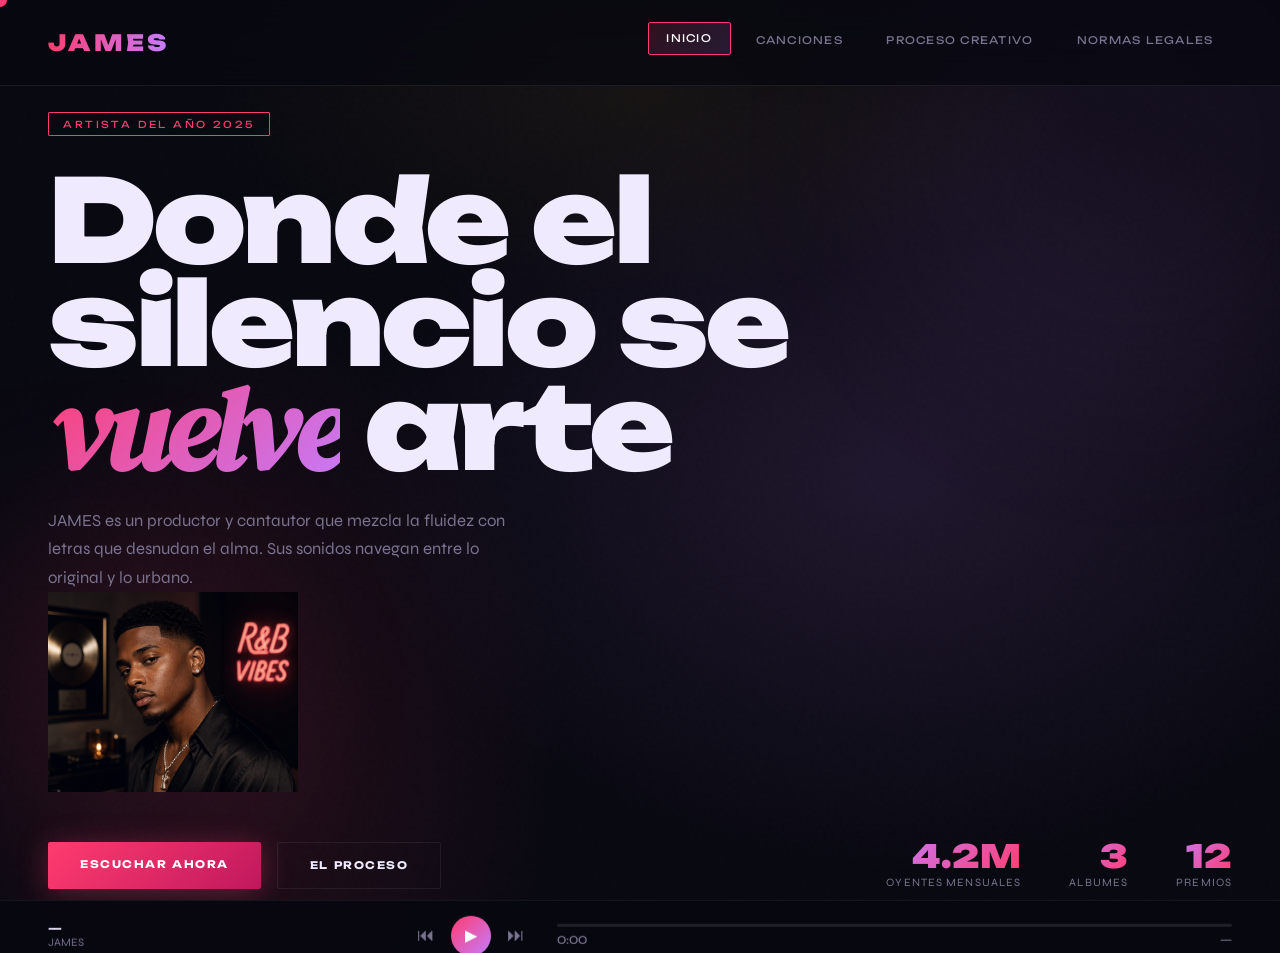
==== Web Code/HTML/index.html @ e4bf0b90 "Primer Repositorio" ====
<!DOCTYPE html>
<html lang="es">
<head>
<meta charset="UTF-8">
<meta name="viewport" content="width=device-width, initial-scale=1.0">
<title>JAMES — Artista Musical</title>
<link href="https://fonts.googleapis.com/css2?family=Unbounded:wght@200;400;700;900&family=DM+Serif+Display:ital@0;1&family=Syne:wght@400;600&display=swap" rel="stylesheet">
<style>
  :root {
    --bg: #080810;
    --surface: #0f0f1a;
    --accent: #ff3c6f;
    --accent2: #c47dff;
    --gold: #f5c542;
    --text: #f0eaff;
    --muted: #7a738f;
    --border: rgba(255,255,255,0.07);
  }

  *, *::before, *::after { box-sizing: border-box; margin: 0; padding: 0; }

  html { scroll-behavior: smooth; }

  body {
    background: var(--bg);
    color: var(--text);
    font-family: 'Syne', sans-serif;
    overflow-x: hidden;
    cursor: none;
  }

  /* CURSOR */
  .cursor {
    position: fixed; top: 0; left: 0;
    width: 14px; height: 14px;
    background: var(--accent);
    border-radius: 50%;
    pointer-events: none;
    z-index: 9999;
    transform: translate(-50%, -50%);
    transition: transform 0.1s, width 0.3s, height 0.3s, background 0.3s;
  }

  /* NAV */
  nav {
    position: fixed; top: 0; left: 0; right: 0;
    z-index: 100;
    display: flex; align-items: center; justify-content: space-between;
    padding: 1.5rem 3rem;
    background: rgba(8,8,16,0.7);
    backdrop-filter: blur(18px);
    border-bottom: 1px solid var(--border);
  }

  .logo {
    font-family: 'Unbounded', sans-serif;
    font-weight: 900;
    font-size: 1.4rem;
    letter-spacing: 0.15em;
    background: linear-gradient(90deg, var(--accent), var(--accent2));
    -webkit-background-clip: text; -webkit-text-fill-color: transparent;
  }

  .nav-links {
    display: flex; gap: 0.4rem; list-style: none;
  }

  .nav-links a {
    display: inline-block;
    font-family: 'Unbounded', sans-serif;
    font-size: 0.65rem;
    font-weight: 400;
    letter-spacing: 0.12em;
    text-transform: uppercase;
    color: var(--muted);
    text-decoration: none;
    padding: 0.55rem 1.1rem;
    border: 1px solid transparent;
    border-radius: 2px;
    transition: color 0.3s, border-color 0.3s, background 0.3s, transform 0.2s;
    position: relative;
    overflow: hidden;
  }

  .nav-links a::before {
    content: '';
    position: absolute; inset: 0;
    background: linear-gradient(135deg, var(--accent), var(--accent2));
    opacity: 0;
    transition: opacity 0.3s;
    z-index: -1;
  }

  .nav-links a:hover, .nav-links a.active {
    color: #fff;
    border-color: var(--accent);
    transform: translateY(-2px);
  }
  .nav-links a:hover::before, .nav-links a.active::before { opacity: 0.15; }

  /* SECTIONS */
  section {
    min-height: 100vh;
    padding: 7rem 3rem 4rem;
    display: none;
    animation: fadeUp 0.7s cubic-bezier(.22,1,.36,1) both;
  }
  section.active { display: flex; flex-direction: column; justify-content: center; }

  @keyframes fadeUp {
    from { opacity: 0; transform: translateY(40px); }
    to   { opacity: 1; transform: translateY(0); }
  }

  /* ── INICIO ── */
  #inicio {
    position: relative;
    align-items: flex-start;
    overflow: hidden;
  }

  .hero-bg {
    position: absolute; inset: 0; z-index: 0;
    background:
      radial-gradient(ellipse 60% 60% at 70% 50%, rgba(196,125,255,0.12) 0%, transparent 70%),
      radial-gradient(ellipse 40% 80% at 20% 80%, rgba(255,60,111,0.10) 0%, transparent 60%),
      radial-gradient(ellipse 50% 30% at 50% 10%, rgba(245,197,66,0.06) 0%, transparent 70%);
  }

  .hero-noise {
    position: absolute; inset: 0; z-index: 0;
    background-image: url("data:image/svg+xml,%3Csvg viewBox='0 0 256 256' xmlns='http://www.w3.org/2000/svg'%3E%3Cfilter id='noise'%3E%3CfeTurbulence type='fractalNoise' baseFrequency='0.9' numOctaves='4' stitchTiles='stitch'/%3E%3C/filter%3E%3Crect width='100%25' height='100%25' filter='url(%23noise)' opacity='0.04'/%3E%3C/svg%3E");
    opacity: 0.5;
  }

  .hero-content { position: relative; z-index: 1; max-width: 750px; }

  .hero-tag {
    display: inline-block;
    font-family: 'Unbounded', sans-serif;
    font-size: 0.6rem;
    letter-spacing: 0.25em;
    text-transform: uppercase;
    color: var(--accent);
    border: 1px solid var(--accent);
    padding: 0.3rem 0.9rem;
    border-radius: 1px;
    margin-bottom: 2rem;
    animation: fadeUp 0.5s 0.1s both;
  }

  .hero-title {
    font-family: 'Unbounded', sans-serif;
    font-weight: 900;
    font-size: clamp(3.5rem, 9vw, 8rem);
    line-height: 0.9;
    letter-spacing: -0.03em;
    margin-bottom: 1.5rem;
    animation: fadeUp 0.6s 0.2s both;
  }

  .hero-title em {
    font-style: italic;
    font-family: 'DM Serif Display', serif;
    background: linear-gradient(135deg, var(--accent), var(--accent2));
    -webkit-background-clip: text; -webkit-text-fill-color: transparent;
  }

  .hero-sub {
    font-size: 1.05rem;
    color: var(--muted);
    line-height: 1.7;
    max-width: 480px;
    margin-bottom: 2.5rem;
    animation: fadeUp 0.6s 0.3s both;
  }

  .hero-cta {
    display: flex; gap: 1rem; flex-wrap: wrap;
    animation: fadeUp 0.6s 0.4s both;
  }

  .btn {
    font-family: 'Unbounded', sans-serif;
    font-size: 0.65rem;
    font-weight: 700;
    letter-spacing: 0.15em;
    text-transform: uppercase;
    padding: 1rem 2rem;
    border-radius: 2px;
    text-decoration: none;
    cursor: pointer;
    transition: transform 0.2s, box-shadow 0.3s;
    border: none;
  }

  .btn-primary {
    background: linear-gradient(135deg, var(--accent), #c0185d);
    color: #fff;
    box-shadow: 0 4px 30px rgba(255,60,111,0.35);
  }
  .btn-primary:hover { transform: translateY(-3px); box-shadow: 0 8px 40px rgba(255,60,111,0.5); }

  .btn-ghost {
    background: transparent;
    color: var(--text);
    border: 1px solid var(--border);
  }
  .btn-ghost:hover { border-color: var(--accent2); transform: translateY(-3px); }

  .hero-stat-row {
    position: absolute; bottom: 4rem; right: 3rem; z-index: 1;
    display: flex; gap: 3rem;
    animation: fadeUp 0.6s 0.5s both;
  }

  .stat { text-align: right; }
  .stat-num {
    font-family: 'Unbounded', sans-serif;
    font-size: 2rem;
    font-weight: 900;
    background: linear-gradient(135deg, var(--accent2), var(--accent));
    -webkit-background-clip: text; -webkit-text-fill-color: transparent;
  }
  .stat-label { font-size: 0.7rem; color: var(--muted); letter-spacing: 0.1em; text-transform: uppercase; }

  .floating-shape {
    position: absolute; border-radius: 50%; filter: blur(80px);
    animation: floatShape 8s ease-in-out infinite alternate;
    z-index: 0;
  }
  @keyframes floatShape {
    from { transform: translateY(0) scale(1); }
    to   { transform: translateY(-30px) scale(1.08); }
  }

  /* ── CANCIONES ── */
  #canciones { gap: 3rem; }

  .section-header { margin-bottom: 0.5rem; }
  .section-eyebrow {
    font-family: 'Unbounded', sans-serif;
    font-size: 0.6rem;
    letter-spacing: 0.3em;
    text-transform: uppercase;
    color: var(--accent);
    margin-bottom: 0.8rem;
  }
  .section-title {
    font-family: 'Unbounded', sans-serif;
    font-weight: 900;
    font-size: clamp(2rem, 5vw, 3.5rem);
    line-height: 1.05;
  }
  .section-title span {
    font-family: 'DM Serif Display', serif;
    font-style: italic;
    color: var(--accent2);
  }

  .tracks-grid {
    display: grid;
    grid-template-columns: repeat(auto-fill, minmax(280px, 1fr));
    gap: 1rem;
  }

  .track-card {
    background: var(--surface);
    border: 1px solid var(--border);
    border-radius: 4px;
    padding: 1.5rem;
    display: flex; align-items: center; gap: 1.2rem;
    cursor: pointer;
    transition: border-color 0.3s, transform 0.3s, box-shadow 0.3s;
    position: relative; overflow: hidden;
  }
  .track-card::before {
    content: '';
    position: absolute; inset: 0;
    background: linear-gradient(135deg, rgba(255,60,111,0.06), rgba(196,125,255,0.06));
    opacity: 0; transition: opacity 0.3s;
  }
  .track-card:hover { border-color: rgba(196,125,255,0.5); transform: translateY(-4px); box-shadow: 0 12px 40px rgba(196,125,255,0.12); }
  .track-card:hover::before { opacity: 1; }

  .track-num {
    font-family: 'Unbounded', sans-serif;
    font-size: 0.65rem;
    color: var(--muted);
    width: 24px; flex-shrink: 0;
  }

  .track-thumb {
    width: 52px; height: 52px; border-radius: 3px; flex-shrink: 0;
    display: flex; align-items: center; justify-content: center;
    font-size: 1.4rem;
  }

  .track-info { flex: 1; }
  .track-name { font-family: 'Unbounded', sans-serif; font-size: 0.78rem; font-weight: 700; margin-bottom: 0.3rem; }
  .track-meta { font-size: 0.72rem; color: var(--muted); }

  .track-duration { font-family: 'Unbounded', sans-serif; font-size: 0.7rem; color: var(--muted); flex-shrink: 0; }

  .play-btn {
    width: 36px; height: 36px; border-radius: 50%;
    background: linear-gradient(135deg, var(--accent), var(--accent2));
    display: flex; align-items: center; justify-content: center;
    font-size: 0.75rem; flex-shrink: 0;
    transition: transform 0.2s, box-shadow 0.2s;
  }
  .track-card:hover .play-btn { transform: scale(1.15); box-shadow: 0 4px 20px rgba(255,60,111,0.4); }

  /* ── PROCESO CREATIVO ── */
  #proceso { gap: 4rem; }

  .proceso-layout {
    display: grid;
    grid-template-columns: 1fr 1fr;
    gap: 4rem;
    align-items: start;
  }

  .proceso-steps { display: flex; flex-direction: column; gap: 0; }

  .step {
    display: flex; gap: 1.5rem;
    padding: 1.8rem 0;
    border-bottom: 1px solid var(--border);
    cursor: pointer;
    transition: transform 0.2s;
  }
  .step:hover { transform: translateX(8px); }
  .step:first-child { padding-top: 0; }
  .step:last-child { border-bottom: none; }

  .step-num {
    font-family: 'Unbounded', sans-serif;
    font-size: 0.6rem;
    font-weight: 900;
    color: var(--accent);
    width: 32px; flex-shrink: 0;
    padding-top: 0.1rem;
  }

  .step-body {}
  .step-title { font-family: 'Unbounded', sans-serif; font-size: 0.9rem; font-weight: 700; margin-bottom: 0.5rem; }
  .step-text { font-size: 0.85rem; color: var(--muted); line-height: 1.7; }

  .proceso-visual {
    background: var(--surface);
    border: 1px solid var(--border);
    border-radius: 4px;
    padding: 2.5rem;
    position: sticky; top: 8rem;
  }

  .visual-label {
    font-family: 'Unbounded', sans-serif;
    font-size: 0.6rem;
    letter-spacing: 0.2em;
    text-transform: uppercase;
    color: var(--accent2);
    margin-bottom: 1.5rem;
  }

  .waveform {
    height: 80px;
    display: flex; align-items: center; gap: 3px;
    margin-bottom: 2rem;
  }
  .wave-bar {
    flex: 1; border-radius: 2px;
    background: linear-gradient(180deg, var(--accent), var(--accent2));
    animation: wavePulse 1.2s ease-in-out infinite alternate;
    opacity: 0.7;
  }
  @keyframes wavePulse {
    0%   { transform: scaleY(0.3); }
    100% { transform: scaleY(1); }
  }

  .gear-list { display: flex; flex-direction: column; gap: 0.8rem; }
  .gear-item {
    display: flex; justify-content: space-between; align-items: center;
    padding: 0.6rem 0;
    border-bottom: 1px solid var(--border);
    font-size: 0.82rem;
  }
  .gear-item:last-child { border-bottom: none; }
  .gear-name { color: var(--text); }
  .gear-tag {
    font-family: 'Unbounded', sans-serif;
    font-size: 0.55rem;
    padding: 0.2rem 0.6rem;
    border-radius: 20px;
    letter-spacing: 0.08em;
  }
  .gear-tag.hw { background: rgba(255,60,111,0.15); color: var(--accent); }
  .gear-tag.sw { background: rgba(196,125,255,0.15); color: var(--accent2); }

  /* ── NORMAS LEGALES ── */
  #normas { gap: 3rem; }

  .legal-grid {
    display: grid;
    grid-template-columns: repeat(auto-fill, minmax(320px, 1fr));
    gap: 1.5rem;
  }

  .legal-card {
    background: var(--surface);
    border: 1px solid var(--border);
    border-radius: 4px;
    padding: 2rem;
    transition: border-color 0.3s, transform 0.3s;
    position: relative; overflow: hidden;
  }
  .legal-card::after {
    content: '';
    position: absolute; top: 0; left: 0; right: 0;
    height: 2px;
    background: linear-gradient(90deg, var(--accent), var(--accent2));
    transform: scaleX(0); transform-origin: left;
    transition: transform 0.4s;
  }
  .legal-card:hover { border-color: rgba(255,60,111,0.3); transform: translateY(-4px); }
  .legal-card:hover::after { transform: scaleX(1); }

  .legal-icon { font-size: 2rem; margin-bottom: 1.2rem; }
  .legal-title {
    font-family: 'Unbounded', sans-serif;
    font-size: 0.8rem;
    font-weight: 700;
    letter-spacing: 0.05em;
    margin-bottom: 0.8rem;
    color: var(--text);
  }
  .legal-text { font-size: 0.83rem; color: var(--muted); line-height: 1.75; }

  .legal-footer {
    background: var(--surface);
    border: 1px solid var(--border);
    border-radius: 4px;
    padding: 1.5rem 2rem;
    display: flex; align-items: center; gap: 1rem; flex-wrap: wrap;
  }
  .legal-footer p { font-size: 0.8rem; color: var(--muted); flex: 1; line-height: 1.6; }
  .legal-footer a {
    font-family: 'Unbounded', sans-serif;
    font-size: 0.6rem;
    color: var(--accent);
    text-decoration: none;
    border-bottom: 1px solid rgba(255,60,111,0.4);
    white-space: nowrap;
    transition: color 0.2s, border-color 0.2s;
  }
  .legal-footer a:hover { color: var(--accent2); border-color: var(--accent2); }

  /* AUDIO PLAYER BAR */
  .player-bar {
    position: fixed; bottom: 0; left: 0; right: 0; z-index: 200;
    background: rgba(8,8,16,0.95);
    backdrop-filter: blur(20px);
    border-top: 1px solid var(--border);
    padding: 0.9rem 3rem;
    display: flex; align-items: center; gap: 2rem;
    transform: translateY(100%);
    transition: transform 0.5s cubic-bezier(.22,1,.36,1);
  }
  .player-bar.visible { transform: translateY(0); }

  .player-track { flex: 1; }
  .player-name { font-family: 'Unbounded', sans-serif; font-size: 0.72rem; font-weight: 700; }
  .player-artist { font-size: 0.7rem; color: var(--muted); }

  .player-controls { display: flex; align-items: center; gap: 1rem; }
  .ctrl-btn {
    background: none; border: none; color: var(--muted);
    font-size: 1.1rem; cursor: pointer; transition: color 0.2s;
  }
  .ctrl-btn:hover { color: var(--text); }

  .play-main {
    width: 40px; height: 40px; border-radius: 50%;
    background: linear-gradient(135deg, var(--accent), var(--accent2));
    border: none; color: #fff; font-size: 1rem;
    cursor: pointer; display: flex; align-items: center; justify-content: center;
    transition: transform 0.2s, box-shadow 0.2s;
  }
  .play-main:hover { transform: scale(1.1); box-shadow: 0 4px 20px rgba(255,60,111,0.4); }

  .progress-wrap { flex: 2; display: flex; flex-direction: column; gap: 0.4rem; }
  .progress-bar {
    height: 3px; background: rgba(255,255,255,0.1); border-radius: 2px;
    cursor: pointer; position: relative; overflow: hidden;
  }
  .progress-fill {
    height: 100%; border-radius: 2px;
    background: linear-gradient(90deg, var(--accent), var(--accent2));
    width: 0%; transition: width 0.3s;
    position: relative;
  }
  .progress-times { display: flex; justify-content: space-between; font-size: 0.65rem; color: var(--muted); font-family: 'Unbounded', sans-serif; }

  @media (max-width: 768px) {
    nav { padding: 1rem 1.5rem; }
    section { padding: 6rem 1.5rem 3rem; }
    .proceso-layout { grid-template-columns: 1fr; }
    .hero-stat-row { position: static; margin-top: 3rem; justify-content: flex-start; }
    .player-bar { padding: 0.9rem 1.5rem; gap: 1rem; }
    .progress-wrap { display: none; }
  }
</style>
</head>
<body>

<div class="cursor" id="cursor"></div>
<div class="cursor-ring" id="cursorRing"></div>

<nav>
  <div class="logo">JAMES</div>
  <ul class="nav-links">
    <li><a href="#" class="active" data-target="inicio">Inicio</a></li>
    <li><a href="#" data-target="canciones">Canciones</a></li>
    <li><a href="#" data-target="proceso">Proceso Creativo</a></li>
    <li><a href="#" data-target="normas">Normas Legales</a></li>
  </ul>
</nav>

<section id="inicio" class="active">
  <div class="hero-bg"></div>
  <div class="hero-noise"></div>

  <div class="floating-shape" style="width:500px;height:500px;background:rgba(196,125,255,0.06);top:-100px;right:-100px;animation-delay:0s;"></div>
  <div class="floating-shape" style="width:350px;height:350px;background:rgba(255,60,111,0.07);bottom:10%;left:-80px;animation-delay:3s;animation-duration:10s;"></div>

  <div class="hero-content">
    <div class="hero-tag">Artista del Año 2025</div>
    <h1 class="hero-title">
      Donde el<br>
      silencio se<br>
      <em>vuelve</em> arte
    </h1>
    <p class="hero-sub">
      JAMES es un productor y cantautor que mezcla la fluidez con letras que desnudan el alma. Sus sonidos navegan entre lo original y lo urbano.
      <br>
      <img src="../IMG/Artista.png" width="250">
    </p>
    <div class="hero-cta">
      <a href="#" class="btn btn-primary" data-target="canciones">Escuchar ahora</a>
      <a href="#" class="btn btn-ghost" data-target="proceso">El proceso</a>
    </div>
  </div>

  <div class="hero-stat-row">
    <div class="stat">
      <div class="stat-num">4.2M</div>
      <div class="stat-label">Oyentes mensuales</div>
    </div>
    <div class="stat">
      <div class="stat-num">3</div>
      <div class="stat-label">Albumes</div>
    </div>
    <div class="stat">
      <div class="stat-num">12</div>
      <div class="stat-label">Premios</div>
    </div>
  </div>
</section>

<section id="canciones">
  <div class="section-header">
    <div class="section-eyebrow">Discografía</div>
    <h2 class="section-title">Las <span>canciones</span></h2>
    <img src="../IMG/Foto 2.png" width="250">
  </div>

  <div class="tracks-grid" id="tracksGrid"></div>
</section>

<section id="proceso">
  <div class="section-header">
    <div class="section-eyebrow">Behind the scenes</div>
    <h2 class="section-title">Proceso <span>creativo</span></h2>
  </div>

  <div class="proceso-layout">
    <div class="proceso-steps">
      <div class="step">
        <div class="step-num">01</div>
        <div class="step-body">
          <div class="step-title">La chispa</div>
          <div class="step-text">Todo comienza con un fragmento: una melodía canturreada en el metro, una frase captada en una conversación, la textura de una lluvia al amanecer. Nova lleva siempre una grabadora de voz y cuadernos llenos de esbozos.</div>
        </div>
      </div>
      <div class="step">
        <div class="step-num">02</div>
        <div class="step-body">
          <div class="step-title">Arquitectura del sonido</div>
          <div class="step-text">Las ideas se transforman en capas: baterías orgánicas procesadas, síntesis modular, voces multiplicadas y revertidas. La producción comienza siempre desde la base rítmica, construyendo hacia arriba.</div>
        </div>
      </div>
      <div class="step">
        <div class="step-num">03</div>
        <div class="step-body">
          <div class="step-title">La letra como territorio</div>
          <div class="step-text">Las letras no se escriben, se excavan. Nova usa escritura automática durante horas hasta que emergen las verdades que quiere contar. Luego las poda, las ordena y las encaja en el ritmo como piezas de puzzle.</div>
        </div>
      </div>
      <div class="step">
        <div class="step-num">04</div>
        <div class="step-body">
          <div class="step-title">Mezcla y espacio</div>
          <div class="step-text">El mixing es escultura: quitar más que añadir. El objetivo es que el oyente sienta que está dentro de la canción, no escuchándola desde fuera. Cada frecuencia tiene su lugar en el espacio estéreo.</div>
        </div>
      </div>
    </div>

    <div class="proceso-visual">
      <div class="visual-label">Studio setup</div>
      <div class="waveform" id="waveform"></div>
      <div class="gear-list">
        <div class="gear-item"><span class="gear-name">Ableton Live 12</span><span class="gear-tag sw">Software</span></div>
        <div class="gear-item"><span class="gear-name">Apple Square 23</span><span class="gear-tag hw">Hardware</span></div>
        <div class="gear-item"><span class="gear-name">Roland Street 20</span><span class="gear-tag hw">Hardware</span></div>
        <div class="gear-item"><span class="gear-name">Monton Avenue 62</span><span class="gear-tag sw">Software</span></div>
        <div class="gear-item"><span class="gear-name">Newman Boulevard 74</span><span class="gear-tag hw">Hardware</span></div>
        <div class="gear-item"><span class="gear-name">Maxlan Theatre 2</span><span class="gear-tag sw">Software</span></div>
      </div>
    </div>
  </div>
</section>

<section id="normas">
  <div class="section-header">
    <div class="section-eyebrow">Marco legal</div>
    <h2 class="section-title">Normas <span>legales</span></h2>
  </div>

  <div class="legal-grid">
    <div class="legal-card">
      <div class="legal-icon">©</div>
      <div class="legal-title">Derechos de Autor</div>
      <div class="legal-text">Toda la música, letras, arreglos y material audiovisual de JAMES están protegidos por la Ley de Propiedad Intelectual. La reproducción no autorizada constituye infracción punible. Los derechos pertenecen a la artista y a su sello discográfico.</div>
    </div>
    <div class="legal-card">
      <div class="legal-icon">🎙️</div>
      <div class="legal-title">Derechos Conexos</div>
      <div class="legal-text">Los artistas intérpretes y los productores fonográficos tienen derechos independientes sobre las grabaciones. Cualquier uso en medios audiovisuales, publicidad o contenido digital requiere autorización expresa por escrito.</div>
    </div>
    <div class="legal-card">
      <div class="legal-icon">📡</div>
      <div class="legal-title">Streaming y Distribución</div>
      <div class="legal-text">La música está disponible bajo licencias de streaming no exclusivas. Los usuarios finales pueden escuchar pero no descargar, redistribuir ni sincronizar con contenido visual sin licencia adicional de sincronización.</div>
    </div>
    <div class="legal-card">
      <div class="legal-icon">🎬</div>
      <div class="legal-title">Licencias de Sincronización</div>
      <div class="legal-text">Para usar la música en vídeos, cortos, publicidad, videojuegos o cualquier obra audiovisual, se requiere una licencia de sincronización. Las solicitudes se tramitan a través del equipo de management con tarifas según el uso.</div>
    </div>
    <div class="legal-card">
      <div class="legal-icon">🛡️</div>
      <div class="legal-title">Protección de Imagen</div>
      <div class="legal-text">El nombre artístico JAMES, su imagen, logotipo y elementos visuales asociados son marcas registradas. Queda prohibido su uso en productos, merchandising o campañas sin contrato de licencia de marca firmado.</div>
    </div>
    <div class="legal-card">
      <div class="legal-icon">🤝</div>
      <div class="legal-title">Colaboraciones y Covers</div>
      <div class="legal-text">Los covers para uso personal en plataformas como YouTube están cubiertos por licencias mecánicas de cada plataforma. Las colaboraciones artísticas y remezclas oficiales requieren acuerdo previo con el equipo legal.</div>
    </div>
  </div>

  <div class="legal-footer">
    <p>Para consultas sobre licencias, colaboraciones o derechos, contacta con el equipo de management. Respondemos en un plazo máximo de 5 días hábiles.</p>
    <a href="mailto:legal@novamusic.com">legal@novamusic.com →</a>
  </div>
</section>

<!-- PLAYER BAR -->
<div class="player-bar" id="playerBar">
  <div class="player-track">
    <div class="player-name" id="playerName">—</div>
    <div class="player-artist">JAMES</div>
  </div>
  <div class="player-controls">
    <button class="ctrl-btn">⏮</button>
    <button class="play-main" id="playBtn">▶</button>
    <button class="ctrl-btn">⏭</button>
  </div>
  <div class="progress-wrap">
    <div class="progress-bar">
      <div class="progress-fill" id="progressFill"></div>
    </div>
    <div class="progress-times">
      <span id="timeElapsed">0:00</span>
      <span id="timeDuration">—</span>
    </div>
  </div>
</div>

<script>
/* CURSOR */
const cursor = document.getElementById('cursor');
const ring   = document.getElementById('cursorRing');
let mx = 0, my = 0, rx = 0, ry = 0;
document.addEventListener('mousemove', e => { mx = e.clientX; my = e.clientY; });
(function loop() {
  rx += (mx - rx) * 0.18; ry += (my - ry) * 0.18;
  cursor.style.left = mx + 'px'; cursor.style.top = my + 'px';
  ring.style.left = rx + 'px'; ring.style.top = ry + 'px';
  requestAnimationFrame(loop);
})();

/* NAV */
const navLinks = document.querySelectorAll('.nav-links a, [data-target]');
const sections = document.querySelectorAll('section');

function showSection(target) {
  sections.forEach(s => s.classList.remove('active'));
  navLinks.forEach(a => a.classList.remove('active'));
  const sec = document.getElementById(target);
  if (sec) sec.classList.add('active');
  document.querySelectorAll(`[data-target="${target}"]`).forEach(a => a.classList.add('active'));
}

document.querySelectorAll('[data-target]').forEach(el => {
  el.addEventListener('click', e => {
    e.preventDefault();
    showSection(el.dataset.target);
  });
});

const tracks = [
  { num:'01', emoji:'🌙', name:'Espejo Roto',    genre:'Electro-Soul',   dur:'3:47' },
  { num:'02', emoji:'🌊', name:'Mar de Dentro',  genre:'Ambient Pop',    dur:'4:12' },
  { num:'03', emoji:'🔥', name:'Ceniza y Luz',   genre:'Dark Electro',   dur:'3:28' },
  { num:'04', emoji:'🌿', name:'Origen',         genre:'Indie Folk',     dur:'4:55' },
  { num:'05', emoji:'⚡', name:'Tormenta Fina',  genre:'Synth-Wave',     dur:'3:15' },
  { num:'06', emoji:'🪐', name:'Orbitando',      genre:'Dream Pop',      dur:'5:02' },
  { num:'07', emoji:'🫀', name:'Latidos',         genre:'Minimal',        dur:'3:33' },
  { num:'08', emoji:'🌅', name:'Umbral',         genre:'Electro-Ambient',dur:'4:44' },
];

const colors = [
  ['#ff3c6f','#6b0025'],['#c47dff','#4b00a3'],['#ff7a3c','#a33000'],
  ['#3cffb4','#00a36b'],['#3caaff','#005fa3'],['#ffd43c','#a38000'],
  ['#ff3cde','#a3008c'],['#3cffd4','#00a392'],
];

const grid = document.getElementById('tracksGrid');
tracks.forEach((t, i) => {
  const [c1,c2] = colors[i % colors.length];
  const card = document.createElement('div');
  card.className = 'track-card';
  card.innerHTML = `
    <div class="track-num">${t.num}</div>
    <div class="track-thumb" style="background:linear-gradient(135deg,${c1}22,${c2}44)">${t.emoji}</div>
    <div class="track-info">
      <div class="track-name">${t.name}</div>
      <div class="track-meta">${t.genre}</div>
    </div>
    <div class="track-duration">${t.dur}</div>
    <div class="play-btn">▶</div>
  `;
  card.addEventListener('click', () => playTrack(t));
  grid.appendChild(card);
});

/* WAVEFORM */
const waveEl = document.getElementById('waveform');
for (let i = 0; i < 48; i++) {
  const b = document.createElement('div');
  b.className = 'wave-bar';
  b.style.height = Math.random() * 60 + 20 + 'px';
  b.style.animationDelay = (Math.random() * 1.2) + 's';
  b.style.animationDuration = (0.8 + Math.random() * 0.8) + 's';
  waveEl.appendChild(b);
}

/* PLAYER */
let playing = false, progress = 0, interval = null;
const playerBar  = document.getElementById('playerBar');
const playerName = document.getElementById('playerName');
const playBtn    = document.getElementById('playBtn');
const fill       = document.getElementById('progressFill');
const elapsed    = document.getElementById('timeElapsed');
const duration   = document.getElementById('timeDuration');

function playTrack(t) {
  playerName.textContent = t.name;
  duration.textContent   = t.dur;
  playerBar.classList.add('visible');
  progress = 0; fill.style.width = '0%'; elapsed.textContent = '0:00';
  startPlay();
}

function startPlay() {
  playing = true; playBtn.textContent = '⏸';
  clearInterval(interval);
  interval = setInterval(() => {
    if (!playing) return;
    progress = Math.min(progress + 0.3, 100);
    fill.style.width = progress + '%';
    const total = parseDur(duration.textContent);
    const cur   = Math.round(total * progress / 100);
    elapsed.textContent = fmt(cur);
    if (progress >= 100) clearInterval(interval);
  }, 300);
}

playBtn.addEventListener('click', () => {
  if (!playerBar.classList.contains('visible')) return;
  playing = !playing;
  playBtn.textContent = playing ? '⏸' : '▶';
  if (playing) startPlay();
});

function parseDur(s) {
  const [m,sec] = s.split(':').map(Number);
  return m*60 + (sec||0);
}
function fmt(s) {
  return Math.floor(s/60) + ':' + String(s%60).padStart(2,'0');
}
</script>
</body>
</html>
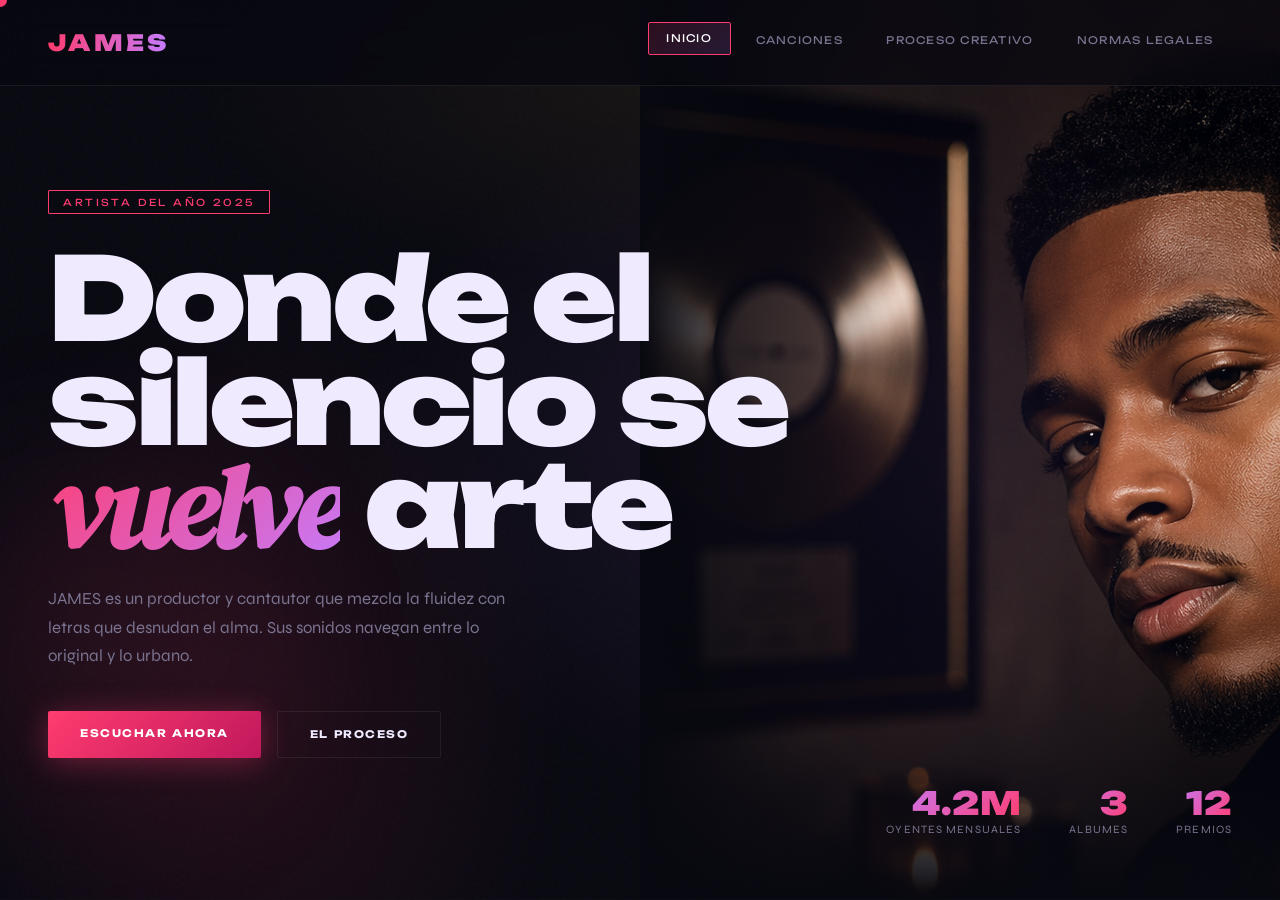
==== commit cf2d4f56: "Add files via upload" ====
--- a/Web Code/HTML/index.html
+++ b/Web Code/HTML/index.html
@@ -29,7 +29,6 @@
     cursor: none;
   }
 
-  /* CURSOR */
   .cursor {
     position: fixed; top: 0; left: 0;
     width: 14px; height: 14px;
@@ -41,7 +40,6 @@
     transition: transform 0.1s, width 0.3s, height 0.3s, background 0.3s;
   }
 
-  /* NAV */
   nav {
     position: fixed; top: 0; left: 0; right: 0;
     z-index: 100;
@@ -98,7 +96,6 @@
   }
   .nav-links a:hover::before, .nav-links a.active::before { opacity: 0.15; }
 
-  /* SECTIONS */
   section {
     min-height: 100vh;
     padding: 7rem 3rem 4rem;
@@ -112,7 +109,6 @@
     to   { opacity: 1; transform: translateY(0); }
   }
 
-  /* ── INICIO ── */
   #inicio {
     position: relative;
     align-items: flex-start;
@@ -234,8 +230,7 @@
     to   { transform: translateY(-30px) scale(1.08); }
   }
 
-  /* ── CANCIONES ── */
-  #canciones { gap: 3rem; }
+  #canciones { gap: 2rem; }
 
   .section-header { margin-bottom: 0.5rem; }
   .section-eyebrow {
@@ -311,7 +306,24 @@
   }
   .track-card:hover .play-btn { transform: scale(1.15); box-shadow: 0 4px 20px rgba(255,60,111,0.4); }
 
-  /* ── PROCESO CREATIVO ── */
+  .track-card.playing {
+    border-color: var(--accent);
+    box-shadow: 0 0 0 1px rgba(255,60,111,0.3), 0 12px 40px rgba(255,60,111,0.15);
+  }
+  .track-card.playing .play-btn {
+    background: linear-gradient(135deg, var(--accent), #ff0050);
+    box-shadow: 0 4px 20px rgba(255,60,111,0.5);
+    animation: pulsePlay 1.5s ease-in-out infinite;
+  }
+  .track-card.playing .track-name { color: var(--accent); }
+  @keyframes pulsePlay {
+    0%, 100% { box-shadow: 0 4px 20px rgba(255,60,111,0.4); }
+    50%       { box-shadow: 0 4px 30px rgba(255,60,111,0.8); }
+  }
+
+  .track-preview .play-btn { background: rgba(255,255,255,0.08); }
+  .track-preview .track-meta::after { content: ' · Vista previa'; color: var(--muted); }
+
   #proceso { gap: 4rem; }
 
   .proceso-layout {
@@ -399,7 +411,6 @@
   .gear-tag.hw { background: rgba(255,60,111,0.15); color: var(--accent); }
   .gear-tag.sw { background: rgba(196,125,255,0.15); color: var(--accent2); }
 
-  /* ── NORMAS LEGALES ── */
   #normas { gap: 3rem; }
 
   .legal-grid {
@@ -457,7 +468,6 @@
   }
   .legal-footer a:hover { color: var(--accent2); border-color: var(--accent2); }
 
-  /* AUDIO PLAYER BAR */
   .player-bar {
     position: fixed; bottom: 0; left: 0; right: 0; z-index: 200;
     background: rgba(8,8,16,0.95);
@@ -511,6 +521,94 @@
     .player-bar { padding: 0.9rem 1.5rem; gap: 1rem; }
     .progress-wrap { display: none; }
   }
+
+  .hero-image-wrap {
+    position: absolute;
+    right: 0;
+    top: 0;
+    bottom: 0;
+    width: 50%;
+    z-index: 1;
+    overflow: hidden;
+  }
+
+  .hero-image-wrap::before {
+    content: '';
+    position: absolute;
+    inset: 0;
+    background: linear-gradient(to right, var(--bg) 0%, transparent 40%),
+                linear-gradient(to top, var(--bg) 0%, transparent 30%);
+    z-index: 2;
+  }
+
+  .hero-image-wrap::after {
+    content: '';
+    position: absolute;
+    inset: 0;
+    background: radial-gradient(ellipse at center, rgba(196,125,255,0.08) 0%, transparent 70%);
+    z-index: 2;
+  }
+
+  .hero-img {
+    width: 100%;
+    height: 100%;
+    object-fit: cover;
+    object-position: center top;
+    filter: grayscale(15%) contrast(1.05);
+    display: block;
+  }
+
+
+  .album-cover-wrap {
+    margin-bottom: 1rem;
+  }
+  .album-cover-label {
+    font-family: 'Unbounded', sans-serif;
+    font-size: 0.6rem;
+    letter-spacing: 0.25em;
+    text-transform: uppercase;
+    color: var(--accent);
+    margin-bottom: 1rem;
+  }
+  .album-cover-card {
+    position: relative;
+    display: inline-block;
+    border-radius: 6px;
+    overflow: hidden;
+    box-shadow: 0 20px 60px rgba(0,0,0,0.6), 0 0 0 1px var(--border);
+    transition: transform 0.4s cubic-bezier(.22,1,.36,1), box-shadow 0.4s;
+  }
+  .album-cover-card:hover {
+    transform: translateY(-8px) scale(1.02);
+    box-shadow: 0 30px 80px rgba(245,197,66,0.2), 0 0 0 1px rgba(245,197,66,0.3);
+  }
+  .album-cover-img {
+    display: block;
+    width: 260px;
+    height: 260px;
+    object-fit: cover;
+  }
+  .album-cover-info {
+    position: absolute;
+    bottom: 0; left: 0; right: 0;
+    padding: 1rem 1.2rem;
+    background: linear-gradient(to top, rgba(0,0,0,0.85) 0%, transparent 100%);
+  }
+  .album-cover-title {
+    font-family: 'DM Serif Display', serif;
+    font-style: italic;
+    font-size: 1.3rem;
+    color: #f5c542;
+    line-height: 1;
+    margin-bottom: 0.2rem;
+  }
+  .album-cover-sub {
+    font-family: 'Unbounded', sans-serif;
+    font-size: 0.5rem;
+    letter-spacing: 0.2em;
+    color: rgba(245,197,66,0.75);
+  }
+
 </style>
 </head>
 <body>
@@ -535,6 +633,11 @@
   <div class="floating-shape" style="width:500px;height:500px;background:rgba(196,125,255,0.06);top:-100px;right:-100px;animation-delay:0s;"></div>
   <div class="floating-shape" style="width:350px;height:350px;background:rgba(255,60,111,0.07);bottom:10%;left:-80px;animation-delay:3s;animation-duration:10s;"></div>
 
+
+  <div class="hero-image-wrap">
+    <img src="../IMG/Artista.png">
+  </div>
+
   <div class="hero-content">
     <div class="hero-tag">Artista del Año 2025</div>
     <h1 class="hero-title">
@@ -542,10 +645,9 @@
       silencio se<br>
       <em>vuelve</em> arte
     </h1>
+
     <p class="hero-sub">
       JAMES es un productor y cantautor que mezcla la fluidez con letras que desnudan el alma. Sus sonidos navegan entre lo original y lo urbano.
-      <br>
-      <img src="../IMG/Artista.png" width="250">
     </p>
     <div class="hero-cta">
       <a href="#" class="btn btn-primary" data-target="canciones">Escuchar ahora</a>
@@ -573,7 +675,18 @@
   <div class="section-header">
     <div class="section-eyebrow">Discografía</div>
     <h2 class="section-title">Las <span>canciones</span></h2>
-    <img src="../IMG/Foto 2.png" width="250">
+  </div>
+
+  
+  <div class="album-cover-wrap">
+    <div class="album-cover-label">Ultimo Album</div>
+    <div class="album-cover-card">
+      <img src="[data-uri]" alt="After Hours - An R&B Album" class="album-cover-img" />
+      <div class="album-cover-info">
+        <div class="album-cover-title">After Hours</div>
+        <div class="album-cover-sub">Album Debut</div>
+      </div>
+    </div>
   </div>
 
   <div class="tracks-grid" id="tracksGrid"></div>
@@ -677,7 +790,6 @@
   </div>
 </section>
 
-<!-- PLAYER BAR -->
 <div class="player-bar" id="playerBar">
   <div class="player-track">
     <div class="player-name" id="playerName">—</div>
@@ -700,7 +812,7 @@
 </div>
 
 <script>
-/* CURSOR */
+
 const cursor = document.getElementById('cursor');
 const ring   = document.getElementById('cursorRing');
 let mx = 0, my = 0, rx = 0, ry = 0;
@@ -712,7 +824,6 @@
   requestAnimationFrame(loop);
 })();
 
-/* NAV */
 const navLinks = document.querySelectorAll('.nav-links a, [data-target]');
 const sections = document.querySelectorAll('section');
 
@@ -732,14 +843,9 @@
 });
 
 const tracks = [
-  { num:'01', emoji:'🌙', name:'Espejo Roto',    genre:'Electro-Soul',   dur:'3:47' },
-  { num:'02', emoji:'🌊', name:'Mar de Dentro',  genre:'Ambient Pop',    dur:'4:12' },
-  { num:'03', emoji:'🔥', name:'Ceniza y Luz',   genre:'Dark Electro',   dur:'3:28' },
-  { num:'04', emoji:'🌿', name:'Origen',         genre:'Indie Folk',     dur:'4:55' },
-  { num:'05', emoji:'⚡', name:'Tormenta Fina',  genre:'Synth-Wave',     dur:'3:15' },
-  { num:'06', emoji:'🪐', name:'Orbitando',      genre:'Dream Pop',      dur:'5:02' },
-  { num:'07', emoji:'🫀', name:'Latidos',         genre:'Minimal',        dur:'3:33' },
-  { num:'08', emoji:'🌅', name:'Umbral',         genre:'Electro-Ambient',dur:'4:44' },
+  { num:'01', emoji:'', name:'Espejo Roto',    genre:'Electro-Soul',   dur:'—', src:'../JS/Espejo Roto.mp3' },
+  { num:'02', emoji:'', name:'Mar De Adentro', genre:'Ambient Pop',    dur:'—', src:'../JS/Mar De Dentro.mp3' },
+  { num:'03', emoji:'', name:'Ceniza y Luz',   genre:'Dark Electro',   dur:'—', src:'../JS/Ceniza y Luz.mp3' },
 ];
 
 const colors = [
@@ -752,7 +858,7 @@
 tracks.forEach((t, i) => {
   const [c1,c2] = colors[i % colors.length];
   const card = document.createElement('div');
-  card.className = 'track-card';
+  card.className = 'track-card' + (t.src ? '' : ' track-preview');
   card.innerHTML = `
     <div class="track-num">${t.num}</div>
     <div class="track-thumb" style="background:linear-gradient(135deg,${c1}22,${c2}44)">${t.emoji}</div>
@@ -760,14 +866,13 @@
       <div class="track-name">${t.name}</div>
       <div class="track-meta">${t.genre}</div>
     </div>
-    <div class="track-duration">${t.dur}</div>
+    <div class="track-duration">${t.src ? '<span style="font-size:0.6rem;color:var(--accent);letter-spacing:0.1em">● AUDIO</span>' : t.dur}</div>
     <div class="play-btn">▶</div>
   `;
   card.addEventListener('click', () => playTrack(t));
   grid.appendChild(card);
 });
 
-/* WAVEFORM */
 const waveEl = document.getElementById('waveform');
 for (let i = 0; i < 48; i++) {
   const b = document.createElement('div');
@@ -778,51 +883,124 @@
   waveEl.appendChild(b);
 }
 
-/* PLAYER */
-let playing = false, progress = 0, interval = null;
 const playerBar  = document.getElementById('playerBar');
 const playerName = document.getElementById('playerName');
 const playBtn    = document.getElementById('playBtn');
 const fill       = document.getElementById('progressFill');
 const elapsed    = document.getElementById('timeElapsed');
 const duration   = document.getElementById('timeDuration');
+const progressBar = document.querySelector('.progress-bar');
+
+let audio = null;
+let currentTrack = null;
+let trackList = [...tracks]; // store full list for prev/next
+let previewTimer = null;
+
+function fmt(s) {
+  s = Math.floor(s);
+  return Math.floor(s/60) + ':' + String(s%60).padStart(2,'0');
+}
 
 function playTrack(t) {
+  // Stop previous
+  if (audio) { audio.pause(); audio.src = ''; }
+  if (previewTimer) {
+    clearInterval(previewTimer);
+    previewTimer = null;
+  }
+
+  currentTrack = t;
   playerName.textContent = t.name;
-  duration.textContent   = t.dur;
+  duration.textContent = t.dur;
+  fill.style.width = '0%';
+  elapsed.textContent = '0:00';
   playerBar.classList.add('visible');
-  progress = 0; fill.style.width = '0%'; elapsed.textContent = '0:00';
-  startPlay();
-}
-
-function startPlay() {
-  playing = true; playBtn.textContent = '⏸';
-  clearInterval(interval);
-  interval = setInterval(() => {
-    if (!playing) return;
-    progress = Math.min(progress + 0.3, 100);
-    fill.style.width = progress + '%';
-    const total = parseDur(duration.textContent);
-    const cur   = Math.round(total * progress / 100);
-    elapsed.textContent = fmt(cur);
-    if (progress >= 100) clearInterval(interval);
-  }, 300);
+  document.querySelectorAll('.track-card').forEach(c => c.classList.remove('playing'));
+  const idx = trackList.findIndex(x => x.name === t.name);
+  if (idx > -1) {
+    document.querySelectorAll('.track-card')[idx]?.classList.add('playing');
+  }
+
+  if (t.src) {
+    const activeAudio = new Audio(t.src);
+    audio = activeAudio;
+    activeAudio.addEventListener('loadedmetadata', () => {
+      if (audio !== activeAudio) return;
+      duration.textContent = fmt(activeAudio.duration);
+    });
+    activeAudio.addEventListener('timeupdate', () => {
+      if (audio !== activeAudio || !activeAudio.duration) return;
+      const pct = (activeAudio.currentTime / activeAudio.duration) * 100;
+      fill.style.width = pct + '%';
+      elapsed.textContent = fmt(activeAudio.currentTime);
+    });
+    activeAudio.addEventListener('ended', () => {
+      if (audio !== activeAudio) return;
+      playBtn.textContent = '▶';
+      fill.style.width = '0%';
+      elapsed.textContent = '0:00';
+      document.querySelectorAll('.track-card').forEach(c => c.classList.remove('playing'));
+    });
+    activeAudio.play().catch(() => {
+      if (audio !== activeAudio) return;
+      playBtn.textContent = '▶';
+      document.querySelectorAll('.track-card').forEach(c => c.classList.remove('playing'));
+    });
+    playBtn.textContent = '⏸';
+  } else {
+    // No real audio — simulate
+    audio = null;
+    playBtn.textContent = '⏸';
+    let fakeProgress = 0;
+    const total = (()=>{ const [m,sec]=(t.dur||'3:30').split(':').map(Number); return m*60+(sec||0); })();
+    previewTimer = setInterval(()=>{
+      if (!currentTrack || currentTrack.name !== t.name) {
+        clearInterval(previewTimer);
+        previewTimer = null;
+        return;
+      }
+      fakeProgress += 0.3;
+      const pct = Math.min((fakeProgress / total)*100, 100);
+      fill.style.width = pct + '%';
+      elapsed.textContent = fmt(fakeProgress);
+      if (fakeProgress >= total) {
+        clearInterval(previewTimer);
+        previewTimer = null;
+        playBtn.textContent = '▶';
+        document.querySelectorAll('.track-card').forEach(c => c.classList.remove('playing'));
+      }
+    }, 300);
+  }
 }
 
 playBtn.addEventListener('click', () => {
   if (!playerBar.classList.contains('visible')) return;
-  playing = !playing;
-  playBtn.textContent = playing ? '⏸' : '▶';
-  if (playing) startPlay();
+  if (audio) {
+    if (audio.paused) { audio.play(); playBtn.textContent = '⏸'; }
+    else { audio.pause(); playBtn.textContent = '▶'; }
+  }
 });
 
-function parseDur(s) {
-  const [m,sec] = s.split(':').map(Number);
-  return m*60 + (sec||0);
-}
-function fmt(s) {
-  return Math.floor(s/60) + ':' + String(s%60).padStart(2,'0');
-}
+// Progress bar seek
+progressBar.style.cursor = 'pointer';
+progressBar.addEventListener('click', e => {
+  if (!audio) return;
+  const rect = progressBar.getBoundingClientRect();
+  const pct = (e.clientX - rect.left) / rect.width;
+  audio.currentTime = pct * audio.duration;
+});
+
+// Prev/Next buttons
+document.querySelectorAll('.ctrl-btn')[0].addEventListener('click', () => {
+  if (!currentTrack) return;
+  const idx = trackList.findIndex(t => t.name === currentTrack.name);
+  if (idx > 0) playTrack(trackList[idx - 1]);
+});
+document.querySelectorAll('.ctrl-btn')[1].addEventListener('click', () => {
+  if (!currentTrack) return;
+  const idx = trackList.findIndex(t => t.name === currentTrack.name);
+  if (idx < trackList.length - 1) playTrack(trackList[idx + 1]);
+});
 </script>
 </body>
-</html>+</html>
